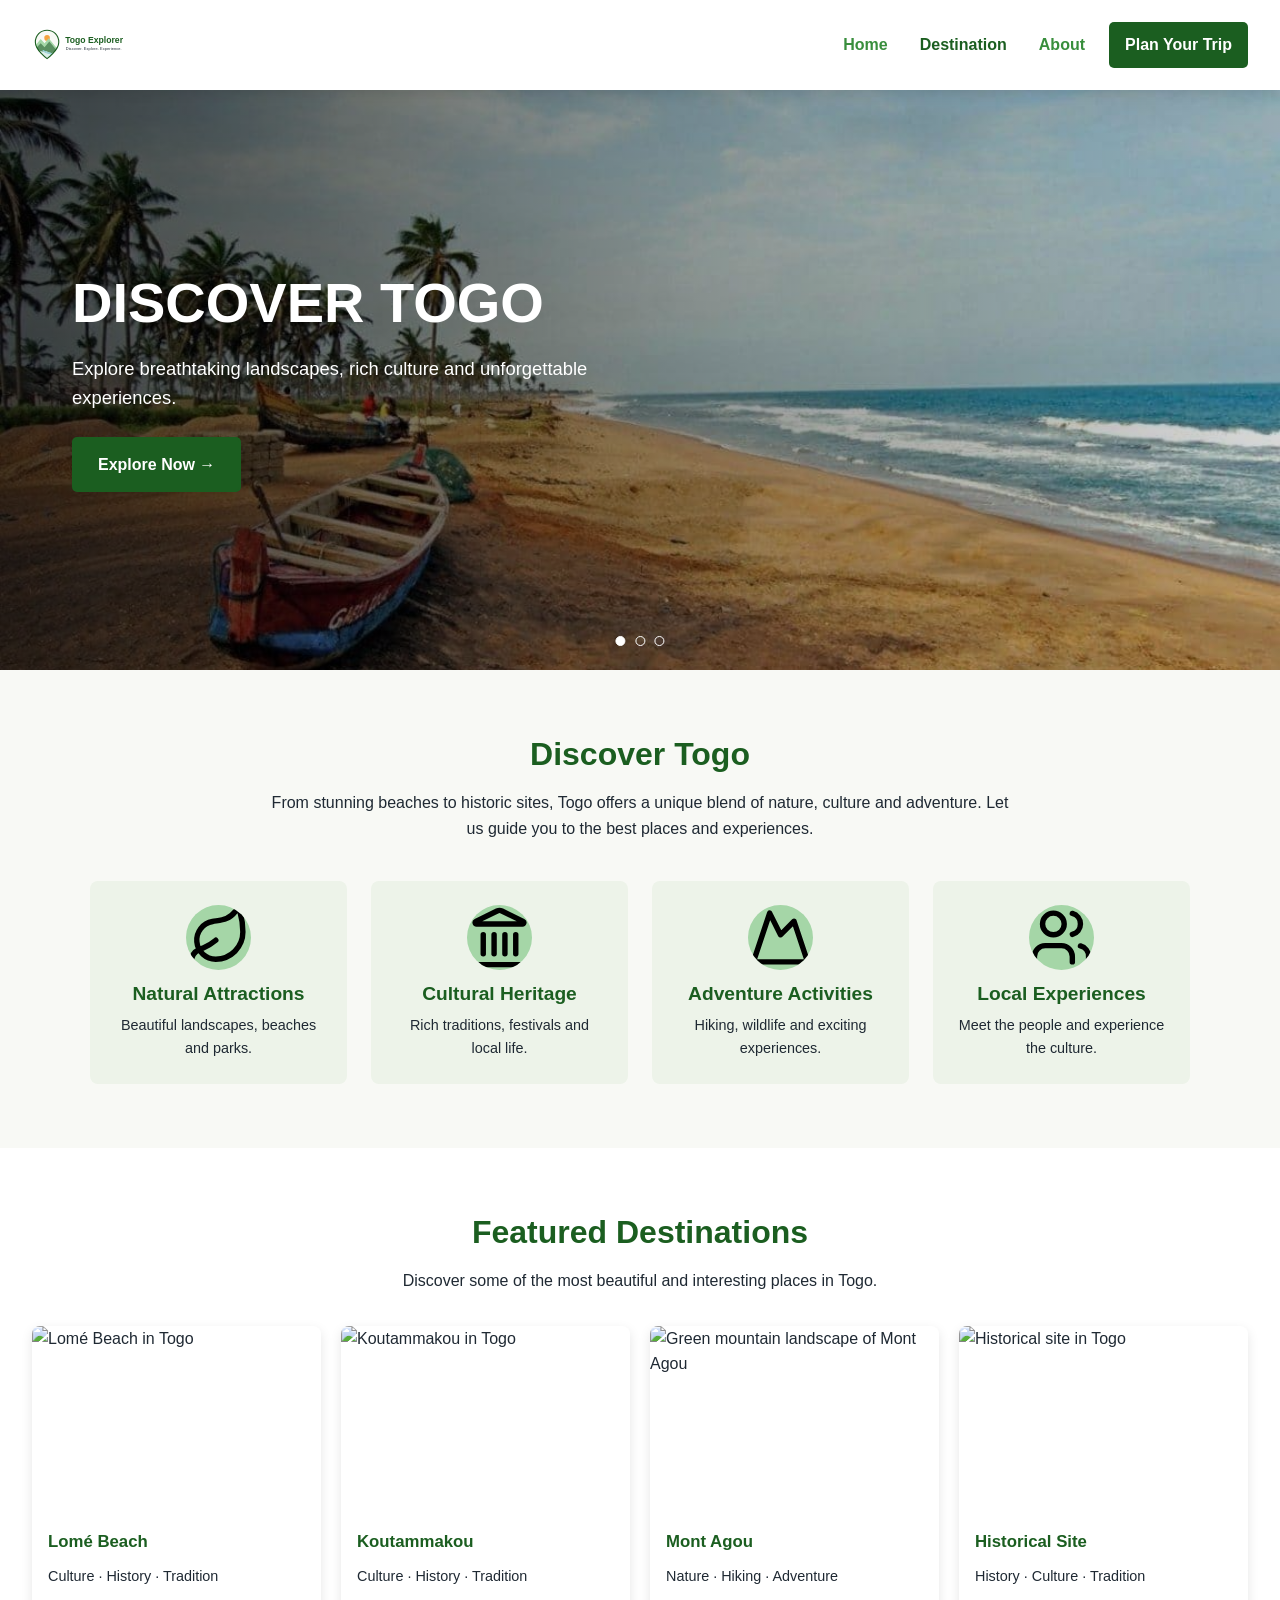
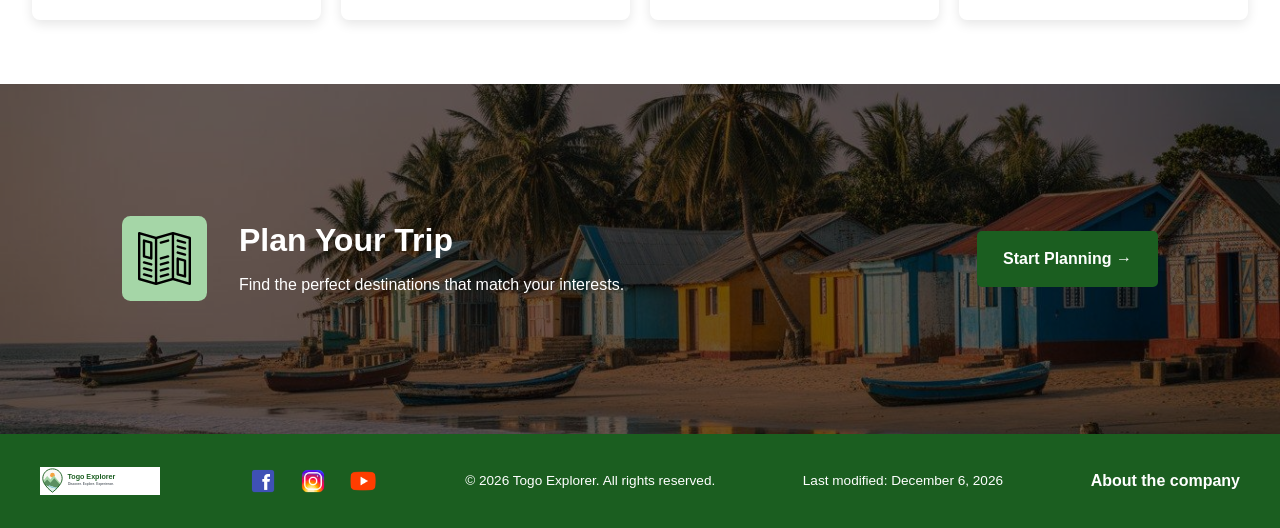
==== project/index.html @ f1c0d071 "week06 project" ====
<!DOCTYPE html>
<html lang="en">

<head>
    <meta charset="UTF-8">
    <meta name="viewport" content="width=device-width, initial-scale=1.0">
    <meta name="description"
        content="Discover Togo's tourist destinations, cultural heritage, natural attractions, and local experiences with Togo Explorer.">
    <meta name="author" content="Jeshurun Salami">
    <title>Togo Explorer | Discover Togo</title>
    <link rel="stylesheet" href="styles/style.css">
    <script src="scripts/main.js" defer></script>
</head>

<body>

    <!-- Header -->
    <header>

        <div class="header-container">

            <!-- Logo -->
            <a href="index.html" class="logo">
                <img src="images/togo-explorer-logo.svg" alt="Togo Explorer logo">
            </a>

            <!-- Mobile menu button -->
            <button class="menu-toggle" type="button" aria-label="Open menu">
                ☰
            </button>

            <!-- Navigation -->
            <nav>
                <ul>
                    <li><a href="index.html" class="active">Home</a></li>
                    <li><a href="destinations.html">Destination</a></li>
                    <li><a href="about.html" class="active">About</a></li>
                    <li><a href="plan.html" class="plan-button">Plan Your Trip</a></li>
                </ul>
            </nav>

        </div>

    </header>


    <!-- Main content -->
    <main>

        <!-- Hero section -->
        <section class="hero">

            <div class="hero-images">
                <img src="images/hero1.jpg" alt="Beautiful beach along the coast of Lomé" class="hero-image active"
                    loading="lazy">
                <img src="images/hero2.jpg" alt="Beautiful landscapes of Togo" loading="lazy">
                <img src="images/hero3.jpg" alt="Green mountains and nature in Togo" loading="lazy">
            </div>

            <div class="hero-content">

                <h1>Discover Togo</h1>

                <p>
                    Explore breathtaking landscapes, rich culture
                    and unforgettable experiences.
                </p>

                <a href="destinations.html" class="button">
                    Explore Now →
                </a>

            </div>

            <!-- Hero image indicators -->
            <div class="hero-indicators">
                <span class="active"></span>
                <span></span>
                <span></span>
            </div>

        </section>


        <!-- Discover Togo -->
        <section class="discover">

            <h2>Discover Togo</h2>

            <p class="discover-intro">
                From stunning beaches to historic sites, Togo offers
                a unique blend of nature, culture and adventure.
                Let us guide you to the best places and experiences.
            </p>

            <!-- Four categories -->
            <div class="category-grid">

                <article class="category">
                    <img src="images/leaf.svg" alt="" class="category-icon">
                    <h3>Natural Attractions</h3>
                    <p>Beautiful landscapes, beaches and parks.</p>
                </article>


                <article class="category">
                    <img src="images/landmark.svg" alt="" class="category-icon">
                    <h3>Cultural Heritage</h3>
                    <p>Rich traditions, festivals and local life.</p>
                </article>


                <article class="category">
                    <img src="images/mountain.svg" alt="" class="category-icon">
                    <h3>Adventure Activities</h3>
                    <p>Hiking, wildlife and exciting experiences.</p>
                </article>


                <article class="category">
                    <img src="images/users.svg" alt="" class="category-icon">
                    <h3>Local Experiences</h3>
                    <p>Meet the people and experience the culture.</p>
                </article>

            </div>

        </section>


        <!-- Featured destinations -->
        <section class="featured">

            <h2>Featured Destinations</h2>

            <p>
                Discover some of the most beautiful and interesting
                places in Togo.
            </p>

            <div class="destination-grid">

                <!-- Lomé Beach -->
                <article class="destination-card">

                    <a href="destinations.html#lome-beach">
                        <img src="images/lome-beach.webp" alt="Lomé Beach in Togo" loading="lazy">

                        <div class="destination-info">
                            <h3>Lomé Beach</h3>
                            <p>Culture · History · Tradition</p>
                        </div>
                    </a>

                </article>


                <!-- Koutammakou -->
                <article class="destination-card">

                    <a href="destinations.html#koutammakou">

                        <img src="images/koutammakou.webp" alt="Koutammakou in Togo" loading="lazy">

                        <div class="destination-info">
                            <h3>Koutammakou</h3>
                            <p>Culture · History · Tradition</p>
                        </div>
                    </a>

                </article>


                <!-- Mont Agou -->
                <article class="destination-card">

                    <a href="destinations.html#mont-agou">
                        <img src="images/mont-agou.webp" alt="Green mountain landscape of Mont Agou" loading="lazy">

                        <div class="destination-info">
                            <h3>Mont Agou</h3>
                            <p>Nature · Hiking · Adventure</p>
                        </div>
                    </a>

                </article>


                <!-- Historical site -->
                <article class="destination-card">

                    <a href="destinations.html#historical-site">

                        <img src="images/historical-site.webp" alt="Historical site in Togo" loading="lazy">

                        <div class="destination-info">
                            <h3>Historical Site</h3>
                            <p>History · Culture · Tradition</p>
                        </div>
                    </a>

                </article>

            </div>

        </section>


        <!-- Plan Your Trip -->
        <section class="plan-banner">

            <img src="images/aného-coast.jpg" alt="Aného village coast" class="plan-background" loading="lazy">

            <div class="plan-content">

                <img src="images/brochure.svg" alt="Brochure Icon" class="plan-icon">

                <div>
                    <h2>Plan Your Trip</h2>

                    <p>
                        Find the perfect destinations
                        that match your interests.
                    </p>
                </div>

                <a href="plan.html" class="button">
                    Start Planning →
                </a>

            </div>

        </section>

    </main>


    <!-- Footer -->
    <footer>

        <div class="footer-container">

            <!-- Footer logo -->
            <a href="index.html" class="footer-logo">
                <img src="images/togo-explorer-logo.svg" alt="Togo Explorer logo">
            </a>

            <!-- Social media icons -->
            <div class="social-links">

                <a href="https://www.facebook.com/" aria-label="Facebook">
                    <img src="images/facebook.png" alt="Facebook Icon">
                </a>

                <a href="https://www.instagram.com/" aria-label="Instagram">
                    <img src="images/instagram.png" alt="Instagram Icon">
                </a>

                <a href="https://www.youtube.com/" aria-label="YouTube">
                    <img src="images/youtube.png" alt="Youtube Icon">
                </a>

            </div>

            <!-- Copyright and modification date -->
            <p>
                &copy; <span id="copyright-year">2026</span>
                Togo Explorer. All rights reserved.
            </p>

            <p>
                Last modified: <span id="last-modified"></span>
            </p>

            <a href="about.html">About the company</a>

        </div>

    </footer>

</body>

</html>
---- project/styles/style.css ----
/* CSS Variables */
:root {
    --primary-color: #1B5E20;
    --secondary-color: #A5D6A7;
    --background-color: #F8F9F5;
    --text-color: #1F2933;
    --white-color: #FFFFFF;
    --light-background: #EDF3E9;
    --border-color: #D8E2D5;
    --shadow: 0 4px 12px rgba(0, 0, 0, 0.10);
    --heading-font: "Poppins", Arial, sans-serif;
    --body-font: "Open Sans", Arial, sans-serif;
}


/* General Styles */
* {
    box-sizing: border-box;
    margin: 0;
    padding: 0;
}

html {
    scroll-behavior: smooth;
}

body {
    font-family: var(--body-font);
    background-color: var(--background-color);
    color: var(--text-color);
    line-height: 1.6;
}

img {
    display: block;
    max-width: 100%;
    height: auto;
}

a {
    color: inherit;
    text-decoration: none;
}

h1,
h2,
h3,
h4 {
    font-family: var(--heading-font);
    color: var(--primary-color);
    line-height: 1.25;
}

h1 {
    font-size: 2rem;
}

h2 {
    font-size: 1.7rem;
}

h3 {
    font-size: 1.2rem;
}

p {
    margin-bottom: 1rem;
}

button,
input,
textarea,
select {
    font: inherit;
}

button,
.button {
    cursor: pointer;
}

ul {
    list-style: none;
}

.container {
    width: 100%;
    max-width: 1200px;
    margin: 0 auto;
    padding: 0 1rem;
}


/* Buttons */
.button {
    display: inline-block;
    padding: 0.8rem 1.5rem;
    border: 2px solid var(--primary-color);
    border-radius: 5px;
    background-color: var(--primary-color);
    color: var(--white-color);
    font-weight: 700;
    text-align: center;
    transition: background-color 0.3s ease, color 0.3s ease;
}

.button:hover {
    background-color: var(--white-color);
    color: var(--primary-color);
}

.button-light {
    border-color: var(--white-color);
    background-color: var(--white-color);
    color: var(--primary-color);
}

.button-light:hover {
    background-color: transparent;
    color: var(--white-color);
}


/* Header */
header {
    position: relative;
    z-index: 10;
    background-color: var(--white-color);
    box-shadow: var(--shadow);
}

.header-container {
    display: flex;
    align-items: center;
    justify-content: space-between;
    gap: 1rem;
    min-height: 75px;
    max-width: 1400px;
    margin: 0 auto;
    padding: 0.75rem 1rem;
}

.logo {
    display: flex;
    align-items: center;
}

.logo img {
    width: 125px;
    max-height: 65px;
    object-fit: contain;
}

.menu-toggle {
    display: block;
    border: none;
    background: none;
    color: var(--primary-color);
    font-size: 1.8rem;
}

nav {
    display: none;
}

nav ul {
    display: flex;
    flex-direction: column;
    gap: 0.75rem;
}

nav a {
    display: block;
    padding: 0.5rem;
    color: var(--primary-color);
    font-weight: 700;
}

nav a:hover,
nav a.active {
    color: #388E3C;
}

.plan-button {
    display: inline-block;
    padding: 0.65rem 1rem;
    border-radius: 5px;
    background-color: var(--primary-color);
    color: var(--white-color);
    font-weight: 700;
}

.plan-button:hover {
    background-color: #2E7D32;
    color: var(--white-color);
}


/* Shared Section Styles */
section {
    width: 100%;
}

.discover,
.featured,
.destination-section,
.about-section,
.about-offers,
.our-team {
    padding: 3rem 1rem;
}

.discover h2,
.featured h2,
.destination-section h2,
.about-section h2,
.about-offers h2,
.our-team h2 {
    margin-bottom: 1rem;
}

.section-heading {
    margin-bottom: 2rem;
    text-align: center;
}

.section-heading p {
    max-width: 700px;
    margin: 0 auto;
}

.discover-intro {
    max-width: 750px;
    margin: 0 auto 2rem;
    text-align: center;
}


/* Home Page */

/* Hero Section */
.hero {
    position: relative;
    display: flex;
    align-items: center;
    min-height: 450px;
    overflow: hidden;
    background-color: var(--primary-color);
    color: var(--white-color);
}

.hero-images {
    position: absolute;
    inset: 0;
}

.hero-image {
    position: absolute;
    inset: 0;
    width: 100%;
    height: 100%;
    object-fit: cover;
    opacity: 0;
    transition: opacity 0.6s ease;
}

.hero-image.active {
    opacity: 1;
}

.hero::after {
    position: absolute;
    inset: 0;
    background: linear-gradient(90deg,
            rgba(0, 0, 0, 0.70),
            rgba(0, 0, 0, 0.15));
    content: "";
}

.hero-content {
    position: relative;
    z-index: 1;
    width: 100%;
    max-width: 1200px;
    margin: 0 auto;
    padding: 3rem 1.5rem;
    color: var(--white-color);
}

.hero-content h1 {
    max-width: 650px;
    margin-bottom: 1rem;
    color: var(--white-color);
    font-size: 2.5rem;
    text-transform: uppercase;
}

.hero-content p {
    max-width: 550px;
    margin-bottom: 1.5rem;
    font-size: 1.05rem;
}

.hero-indicators {
    position: absolute;
    z-index: 2;
    bottom: 1.5rem;
    left: 50%;
    display: flex;
    gap: 0.6rem;
    transform: translateX(-50%);
}

.hero-indicators span {
    width: 10px;
    height: 10px;
    border: 1px solid var(--white-color);
    border-radius: 50%;
    background-color: transparent;
}

.hero-indicators span.active {
    background-color: var(--white-color);
}


/* Discover Togo Section */
.discover {
    background-color: var(--background-color);
}

.discover h2 {
    text-align: center;
}

.category-grid {
    display: grid;
    grid-template-columns: repeat(2, minmax(0, 1fr));
    gap: 1rem;
    max-width: 1100px;
    margin: 0 auto;
}

.category {
    display: flex;
    flex-direction: column;
    align-items: center;
    justify-content: center;
    min-height: 150px;
    padding: 1.25rem 0.75rem;
    border-radius: 8px;
    background-color: var(--light-background);
    text-align: center;
    transition: transform 0.3s ease, box-shadow 0.3s ease;
}

.category:hover {
    transform: translateY(-4px);
    box-shadow: var(--shadow);
}

.category-icon {
    display: flex;
    align-items: center;
    justify-content: center;
    width: 55px;
    height: 55px;
    margin-bottom: 0.75rem;
    border-radius: 50%;
    background-color: var(--secondary-color);
    color: var(--primary-color);
    font-size: 1.5rem;
}

.category h3 {
    margin-bottom: 0.5rem;
}

.category p {
    margin-bottom: 0;
    font-size: 0.9rem;
}


/* Featured Destinations Section */
.featured {
    background-color: var(--white-color);
}

.featured>h2,
.featured>p {
    text-align: center;
}

.featured>p {
    max-width: 700px;
    margin: 0 auto 2rem;
}

.destination-grid {
    display: grid;
    grid-template-columns: 1fr;
    gap: 1.5rem;
    width: 100%;
    max-width: 1200px;
    margin: 0 auto;
}

.destination-card {
    display: flex;
    flex-direction: column;
    min-width: 0;
    overflow: hidden;
    border-radius: 8px;
    background-color: var(--white-color);
    box-shadow: var(--shadow);
    transition: transform 0.3s ease;
}

.destination-card:hover {
    transform: translateY(-5px);
}

.destination-card img {
    width: 100%;
    height: 220px;
    object-fit: cover;
}

.destination-info {
    display: flex;
    flex: 1;
    flex-direction: column;
    align-items: flex-start;
    padding: 1.25rem;
}

.destination-info h3 {
    margin-bottom: 0.75rem;
}

.destination-info p {
    flex: 1;
    margin-bottom: 1rem;
}

.destination-info .button {
    margin-top: auto;
}


/* Plan Your Trip Section */
.plan-banner {
    position: relative;
    display: flex;
    align-items: center;
    justify-content: center;
    min-height: 300px;
    overflow: hidden;
    background-color: var(--primary-color);
    color: var(--white-color);
}

.plan-background {
    position: absolute;
    inset: 0;
    width: 100%;
    height: 100%;
    object-fit: cover;
}

.plan-banner::after {
    position: absolute;
    inset: 0;
    background-color: rgba(0, 0, 0, 0.58);
    content: "";
}

.plan-content {
    position: relative;
    z-index: 1;
    display: flex;
    flex-direction: column;
    align-items: center;
    gap: 1.25rem;
    width: 100%;
    max-width: 1100px;
    padding: 2.5rem 1rem;
    text-align: center;
}

.plan-icon {
    display: flex;
    align-items: center;
    justify-content: center;
    width: 70px;
    height: 70px;
    border-radius: 10%;
    padding: 1rem;
    background-color: var(--secondary-color);
    color: var(--primary-color);
    font-size: 2rem;
}

.plan-content h2 {
    margin-bottom: 0.75rem;
    color: var(--white-color);
}

.plan-content p {
    max-width: 650px;
    margin-bottom: 0;
}


/* Destinations Page */

/* Destinations Introduction */
.destinations-intro {
    position: relative;
    padding: 5rem 1.25rem;
    overflow: hidden;
    background: linear-gradient(135deg, var(--primary-color), #2E7D32);
    color: var(--white-color);
    text-align: center;
}

.destinations-intro::after {
    position: absolute;
    right: -70px;
    bottom: -110px;
    width: 280px;
    height: 280px;
    border: 35px solid rgba(255, 255, 255, 0.08);
    border-radius: 50%;
    content: "";
}

.destinations-intro h1 {
    position: relative;
    z-index: 1;
    max-width: 900px;
    margin: 0 auto 1.25rem;
    color: var(--white-color);
    font-size: 2.2rem;
}

.destinations-intro p {
    position: relative;
    z-index: 1;
    max-width: 760px;
    margin: 0 auto;
    color: var(--white-color);
    font-size: 1rem;
}

.destination-section {
    padding: 3.5rem 1rem;
    background-color: var(--background-color);
}

.destination-section:nth-of-type(even) {
    background-color: var(--white-color);
}

.destination-section .section-heading {
    max-width: 800px;
    margin: 0 auto 2rem;
    text-align: center;
}

.destination-section .section-heading h2 {
    display: inline-block;
    margin-bottom: 1rem;
    padding-bottom: 0.65rem;
    border-bottom: 3px solid var(--secondary-color);
}

.destination-section .section-heading p {
    max-width: 750px;
    margin: 0 auto;
    color: #4B5563;
}

.destination-section .destination-grid {
    grid-template-columns: 1fr;
    gap: 1.5rem;
    max-width: 1200px;
}

.destination-section .destination-card {
    height: 100%;
    border: 1px solid rgba(27, 94, 32, 0.08);
    box-shadow: 0 5px 18px rgba(31, 41, 51, 0.08);
}

.destination-section .destination-card img {
    height: 230px;
    object-fit: cover;
    transition: transform 0.4s ease;
}

.destination-section .destination-card:hover img {
    transform: scale(1.04);
}

.destination-section .destination-card {
    position: relative;
}

.destination-section .destination-info {
    min-height: 175px;
    padding: 1.35rem;
}

.destination-section .destination-info h3 {
    margin-bottom: 0.75rem;
    font-size: 1.15rem;
}

.destination-section .destination-info p {
    margin-bottom: 0;
    color: #4B5563;
    font-size: 0.95rem;
}


/* About Page */

/* About Hero */
.about-hero {
    position: relative;
    display: flex;
    align-items: center;
    min-height: 350px;
    overflow: hidden;
    background-color: var(--primary-color);
}

.about-hero>img {
    position: absolute;
    inset: 0;
    width: 100%;
    height: 100%;
    object-fit: cover;
}

.about-hero::after {
    position: absolute;
    inset: 0;
    background: linear-gradient(90deg,
            rgba(0, 0, 0, 0.68),
            rgba(0, 0, 0, 0.18));
    content: "";
}

.about-hero-content {
    position: relative;
    z-index: 1;
    width: 100%;
    max-width: 1200px;
    margin: 0 auto;
    padding: 3rem 1rem;
    color: var(--white-color);
}

.about-hero-content h1 {
    max-width: 700px;
    margin-bottom: 1rem;
    color: var(--white-color);
}

.about-hero-content p {
    max-width: 600px;
    margin-bottom: 0;
    color: var(--white-color);
    font-size: 1.1rem;
}


/* About Information */
.about-section {
    padding: 3.5rem 1rem;
    background-color: var(--background-color);
}

.about-content {
    display: flex;
    flex-direction: column;
    gap: 1.25rem;
    max-width: 1100px;
    margin: 0 auto;
}

.about-content h2 {
    position: relative;
    margin-bottom: 0.25rem;
    padding-left: 1rem;
    border-left: 5px solid var(--primary-color);
    font-size: 1.8rem;
}

.about-content p {
    margin-bottom: 0;
    color: #4B5563;
}

.about-section>img {
    width: 100%;
    max-width: 1100px;
    height: 280px;
    margin: 2rem auto 0;
    border-radius: 10px;
    object-fit: cover;
    box-shadow: var(--shadow);
}

.mission-section {
    background-color: var(--light-background);
}

.mission-section .about-content h2 {
    border-left-color: #388E3C;
}

.mission-section>img {
    border: 4px solid var(--white-color);
}


/* What We Offer */
.about-offers {
    padding: 3.5rem 1rem;
    background-color: var(--white-color);
    text-align: center;
}

.about-offers>h2,
.our-team>h2 {
    margin-bottom: 0.75rem;
    text-align: center;
}

.about-offers>p,
.our-team>p {
    max-width: 750px;
    margin: 0 auto 2rem;
    color: #4B5563;
    text-align: center;
}

.offer-grid {
    display: grid;
    grid-template-columns: 1fr;
    gap: 1.5rem;
    max-width: 1100px;
    margin: 0 auto;
}

.offer-card {
    overflow: hidden;
    padding: 0 0 1.5rem;
    border: 1px solid var(--border-color);
    border-radius: 10px;
    background-color: var(--background-color);
    text-align: center;
    box-shadow: 0 4px 14px rgba(31, 41, 51, 0.06);
    transition: transform 0.3s ease, box-shadow 0.3s ease;
}

.offer-card:hover {
    transform: translateY(-5px);
    box-shadow: var(--shadow);
}

.offer-card img {
    width: 100%;
    height: 210px;
    margin-bottom: 1.25rem;
    object-fit: cover;
}

.offer-card h3 {
    margin: 0 1rem 0.75rem;
}

.offer-card p {
    margin: 0 1.25rem;
    color: #4B5563;
}


/* Our Team */
.our-team {
    padding: 3.5rem 1rem;
    background-color: var(--light-background);
}

.team-grid {
    display: grid;
    grid-template-columns: 1fr;
    gap: 1.5rem;
    max-width: 1100px;
    margin: 0 auto;
}

.team-card {
    overflow: hidden;
    border: 1px solid rgba(27, 94, 32, 0.1);
    border-radius: 10px;
    background-color: var(--white-color);
    box-shadow: 0 5px 18px rgba(31, 41, 51, 0.08);
    transition: transform 0.3s ease;
}

.team-card:hover {
    transform: translateY(-5px);
}

.team-card img {
    width: 100%;
    height: 260px;
    object-fit: cover;
}

.team-info {
    padding: 1.35rem;
    text-align: center;
}

.team-info h3 {
    margin-bottom: 0.4rem;
}

.team-info h4 {
    margin-bottom: 0.85rem;
    color: #388E3C;
    font-size: 0.95rem;
}

.team-info p {
    margin-bottom: 0;
    color: #4B5563;
    font-size: 0.95rem;
}


/* About Call to Action */
.about-cta {
    padding: 3.5rem 1rem;
    background: linear-gradient(135deg,
            var(--primary-color),
            #2E7D32);
    color: var(--white-color);
    text-align: center;
}

.about-cta h2 {
    margin-bottom: 1rem;
    color: var(--white-color);
}

.about-cta p {
    max-width: 700px;
    margin: 0 auto 1.5rem;
    color: var(--white-color);
}

.about-cta .button {
    border-color: var(--white-color);
    background-color: var(--white-color);
    color: var(--primary-color);
}

.about-cta .button:hover {
    background-color: transparent;
    color: var(--white-color);
}


/* Footer */
footer {
    padding: 2rem 1rem;
    background-color: var(--primary-color);
    color: var(--white-color);
}

.footer-container {
    display: flex;
    flex-direction: column;
    align-items: center;
    gap: 1.5rem;
    max-width: 1200px;
    margin: 0 auto;
    text-align: center;
}

.footer-logo img {
    width: 120px;
    max-height: 65px;
    object-fit: contain;
    background-color: var(--white-color);
}

.social-links {
    display: flex;
    align-items: center;
    justify-content: center;
    gap: 1.25rem;
}

.social-links img {
    width: 30px;
    height: 30px;
    object-fit: contain;
}

.social-links a:hover {
    opacity: 0.75;
}

.footer-container p {
    margin-bottom: 0;
    font-size: 0.85rem;
}

.footer-container>a:not(.footer-logo) {
    color: var(--white-color);
    font-weight: 700;
}

.footer-container>a:not(.footer-logo):hover {
    color: var(--secondary-color);
}


/* Form Elements */
form {
    width: 100%;
    max-width: 700px;
    margin: 0 auto;
}

form label {
    display: block;
    margin-bottom: 0.4rem;
    font-weight: 700;
}

form input,
form select,
form textarea {
    width: 100%;
    margin-bottom: 1rem;
    padding: 0.75rem;
    border: 1px solid var(--border-color);
    border-radius: 5px;
    background-color: var(--white-color);
    color: var(--text-color);
}

form input:focus,
form select:focus,
form textarea:focus {
    border-color: var(--primary-color);
    outline: 2px solid var(--secondary-color);
}


/* Tablet Layout */
@media screen and (min-width: 600px) {
    h1 {
        font-size: 2.5rem;
    }

    h2 {
        font-size: 2rem;
    }

    .menu-toggle {
        display: none;
    }

    nav {
        display: block;
    }

    nav ul {
        flex-direction: row;
        align-items: center;
        gap: 0.5rem;
    }

    nav a {
        padding: 0.5rem 0.4rem;
        font-size: 0.9rem;
    }

    .hero {
        min-height: 500px;
    }

    .hero-content h1 {
        font-size: 3rem;
    }

    .category-grid {
        grid-template-columns: repeat(4, minmax(0, 1fr));
        gap: 1rem;
    }

    .category {
        min-height: 170px;
    }

    .destination-section .destination-grid {
        grid-template-columns: repeat(2, minmax(0, 1fr));
    }

    .destinations-intro {
        padding: 4rem 2rem;
    }

    .destinations-intro h1 {
        font-size: 2.7rem;
    }

    .destination-section {
        padding: 4rem 2rem;
    }

    .destination-section .destination-grid {
        gap: 1.5rem;
    }

    .about-section {
        padding: 4rem 2rem;
    }

    .about-section>img {
        height: 320px;
    }

    .offer-grid {
        grid-template-columns: repeat(2, minmax(0, 1fr));
    }

    .team-grid {
        grid-template-columns: repeat(2, minmax(0, 1fr));
    }

    .footer-container {
        flex-direction: row;
        justify-content: space-between;
        text-align: left;
    }

    /* Plan Your Trip Page */

    .plan-page-hero {
        min-height: 350px;
        padding: 3rem 2rem;
        display: flex;
        align-items: center;
        justify-content: center;
        text-align: center;
    }

    .plan-page-hero-content {
        max-width: 800px;
        margin: 0 auto;
    }

    .plan-page-hero h1 {
        font-size: 2.5rem;
        line-height: 1.2;
        margin-bottom: 1rem;
    }

    .plan-page-hero p {
        max-width: 700px;
        margin: 0 auto;
        font-size: 1.1rem;
        line-height: 1.7;
    }

    .section-container {
        width: 100%;
        max-width: 900px;
        margin: 0 auto;
    }

    .travel-intro,
    .travel-tips,
    .trip-planner,
    .contact-section {
        padding: 3rem 1.5rem;
    }

    .travel-intro {
        text-align: center;
    }

    .travel-intro h2,
    .travel-tips h2,
    .trip-planner h2,
    .contact-section h2 {
        font-size: 2rem;
        margin-bottom: 1.25rem;
        text-align: center;
    }

    .travel-intro p,
    .travel-tips .section-container>p,
    .trip-planner .section-container>p,
    .contact-section .section-container>p {
        max-width: 750px;
        margin: 0 auto 1.5rem;
        line-height: 1.7;
    }

    .travel-tips-grid {
        display: grid;
        grid-template-columns: repeat(2, minmax(0, 1fr));
        gap: 1.5rem;
        margin-top: 2rem;
    }

    .travel-tip {
        padding: 1.5rem;
        border: 1px solid var(--border-color);
        border-radius: 8px;
        background-color: var(--white-color);
        box-shadow: var(--shadow);
    }

    .travel-tip h3 {
        font-size: 1.2rem;
        margin-bottom: 0.75rem;
    }

    .travel-tip p {
        line-height: 1.7;
    }

    #trip-form {
        max-width: 800px;
        margin: 2rem auto 0;
        display: grid;
        grid-template-columns: repeat(2, minmax(0, 1fr));
        gap: 1.25rem 1.5rem;
    }

    #trip-form .form-group {
        min-width: 0;
        margin: 0;
    }

    #trip-form input:not([type="checkbox"]),
    #trip-form select,
    #trip-form textarea {
        width: 100%;
        box-sizing: border-box;
        padding: 0.75rem;
        margin-bottom: 0;
    }

    #trip-form fieldset {
        grid-column: 1 / -1;
        padding: 1.25rem;
        border: 1px solid var(--border-color);
        border-radius: 8px;
    }

    #trip-form fieldset label {
        display: flex;
        align-items: center;
        gap: 0.75rem;
        margin: 0.75rem 0;
        font-weight: 400;
    }

    #trip-form input[type="checkbox"] {
        width: auto;
        margin: 0;
        accent-color: var(--primary-color);
    }

    #trip-form .form-group:has(textarea) {
        grid-column: 1 / -1;
    }

    #trip-form textarea {
        min-height: 120px;
    }

    #trip-form button[type="submit"],
    #form-message {
        grid-column: 1 / -1;
    }

    #trip-form button[type="submit"] {
        justify-self: center;
        min-width: 200px;
        padding: 0.85rem 1.25rem;
        cursor: pointer;
    }

    #form-message {
        text-align: center;
    }

    .contact-section {
        text-align: center;
        background-color: var(--light-background);
    }

    .contact-information {
        display: flex;
        justify-content: center;
        gap: 2rem;
        flex-wrap: wrap;
        margin: 1.5rem 0;
    }

    .contact-information a {
        color: var(--primary-color);
        font-weight: 700;
        text-decoration: none;
    }

    .contact-information a:hover {
        text-decoration: underline;
    }

    .navigation {
        display: flex;
        flex-direction: row;
        align-items: center;
        gap: 1rem;
    }

    .navigation li {
        list-style: none;
    }

    .navigation a {
        display: inline-block;
    }

    .navigation a.plan-button {
        color: var(--white-color);
    }

    .menu-toggle {
        display: none;
    }
}


/* Desktop Layout */
@media screen and (min-width: 900px) {
    .header-container {
        min-height: 90px;
        padding: 1rem 2rem;
    }

    .logo img {
        width: 145px;
    }

    nav ul {
        gap: 1rem;
    }

    nav a {
        padding: 0.5rem;
        font-size: 1rem;
    }

    .hero {
        min-height: 580px;
    }

    .hero-content {
        padding: 4rem 2rem;
    }

    .hero-content h1 {
        font-size: 3.5rem;
    }

    .hero-content p {
        font-size: 1.15rem;
    }

    .discover,
    .featured {
        padding: 4rem 2rem;
    }

    .destination-section,
    .about-section,
    .about-offers,
    .our-team {
        padding: 4rem 2rem;
    }

    .discover-intro {
        margin-bottom: 2.5rem;
    }

    .category-grid {
        gap: 1.5rem;
    }

    .category {
        min-height: 190px;
        padding: 1.5rem;
    }

    .category-icon {
        width: 65px;
        height: 65px;
        font-size: 1.8rem;
    }

    /* Four Featured Destinations on One Row */
    .featured .destination-grid {
        grid-template-columns: repeat(4, minmax(0, 1fr));
        gap: 1.25rem;
        max-width: 1400px;
    }

    .featured .destination-card {
        min-width: 0;
    }

    .featured .destination-card img {
        height: 190px;
    }

    .featured .destination-info {
        padding: 1rem;
    }

    .featured .destination-info h3 {
        font-size: 1.05rem;
    }

    .featured .destination-info p {
        font-size: 0.9rem;
    }

    .featured .destination-info .button {
        width: 100%;
        padding: 0.7rem 0.5rem;
        font-size: 0.85rem;
    }

    .plan-banner {
        min-height: 350px;
    }

    .plan-content {
        flex-direction: row;
        justify-content: center;
        gap: 2rem;
        padding: 3rem 2rem;
        text-align: left;
    }

    .plan-icon {
        flex-shrink: 0;
        width: 85px;
        height: 85px;
        font-size: 2.5rem;
    }

    .plan-content>div {
        flex: 1;
    }

    .plan-content .button {
        flex-shrink: 0;
    }

    /* Destination Cards on Desktop */
    .destination-section .destination-grid {
        grid-template-columns: repeat(3, minmax(0, 1fr));
        gap: 1.5rem;
    }

    .destination-section .destination-card img {
        height: 220px;
    }

    .destination-section .destination-info {
        min-height: 180px;
    }

    /* About Hero on Desktop */
    .about-hero {
        min-height: 450px;
    }

    .about-hero-content {
        padding: 4rem 2rem;
    }

    .about-hero-content h1 {
        font-size: 3.5rem;
    }

    /* About Information on Desktop */
    .about-section {
        display: grid;
        grid-template-columns: minmax(0, 1fr) minmax(0, 1fr);
        align-items: center;
        gap: 3rem;
        padding: 5rem 2rem;
    }

    .about-content {
        display: flex;
        flex-direction: column;
        align-items: flex-start;
        gap: 1rem;
        width: 100%;
        max-width: 550px;
    }

    .about-section>img {
        width: 100%;
        max-width: 550px;
        height: 350px;
        margin: 0;
    }

    .about-content h2 {
        margin-bottom: 0.5rem;
        font-size: 2.2rem;
    }

    .about-content p {
        font-size: 1rem;
        line-height: 1.8;
    }

    /* Mission Section with Reversed Image Position */
    .mission-section {
        grid-template-columns: minmax(0, 1fr) minmax(0, 1fr);
    }

    .mission-section .about-content {
        grid-column: 2;
        grid-row: 1;
        max-width: 550px;
        padding: 2rem;
        border-radius: 10px;
        background-color: var(--white-color);
        box-shadow: 0 5px 18px rgba(31, 41, 51, 0.07);
    }

    .mission-section>img {
        grid-column: 1;
        grid-row: 1;
        justify-self: end;
        border: 5px solid var(--white-color);
    }

    /* Offers and Team Cards on Desktop */
    .offer-grid {
        grid-template-columns: repeat(3, minmax(0, 1fr));
    }

    .team-grid {
        grid-template-columns: repeat(3, minmax(0, 1fr));
    }

    .team-card img {
        height: 300px;
    }

    .about-cta {
        padding: 4rem 2rem;
    }

    /* Plan Your Trip Page */
    .plan-page-hero {
        min-height: 450px;
        padding: 4rem 2rem;
        display: flex;
        align-items: center;
        justify-content: center;
        text-align: center;
    }

    .plan-page-hero-content {
        max-width: 900px;
        margin: 0 auto;
    }

    .navigation {
        display: flex;
        flex-direction: row;
        align-items: center;
        gap: 1.5rem;
    }

    .navigation li {
        list-style: none;
    }

    .navigation a {
        display: inline-block;
    }

    .navigation a.plan-button {
        color: var(--white-color);
    }

    .plan-page-hero h1 {
        font-size: 3rem;
        line-height: 1.2;
        margin-bottom: 1.5rem;
    }

    .plan-page-hero p {
        max-width: 750px;
        margin: 0 auto;
        font-size: 1.2rem;
        line-height: 1.8;
    }

    .section-container {
        width: 100%;
        max-width: 1100px;
        margin: 0 auto;
    }

    .travel-intro,
    .travel-tips,
    .trip-planner,
    .contact-section {
        padding: 4rem 2rem;
    }

    .travel-intro {
        text-align: center;
    }

    .travel-intro h2,
    .travel-tips h2,
    .trip-planner h2,
    .contact-section h2 {
        font-size: 2.2rem;
        margin-bottom: 1.5rem;
        text-align: center;
    }

    .travel-intro p,
    .travel-tips .section-container>p,
    .trip-planner .section-container>p,
    .contact-section .section-container>p {
        max-width: 800px;
        margin: 0 auto 2rem;
        line-height: 1.8;
    }

    .travel-tips-grid {
        display: grid;
        grid-template-columns: repeat(3, 1fr);
        gap: 2rem;
        margin-top: 2.5rem;
    }

    .travel-tip {
        padding: 2rem;
        border: 1px solid var(--border-color);
        border-radius: 8px;
        background-color: var(--white-color);
        box-shadow: var(--shadow);
    }

    .travel-tip h3 {
        font-size: 1.3rem;
        margin-bottom: 1rem;
    }

    .travel-tip p {
        line-height: 1.7;
    }

    #trip-form {
        max-width: 950px;
        margin: 2rem auto 0;
        display: grid;
        grid-template-columns: repeat(2, minmax(0, 1fr));
        gap: 1.5rem 2rem;
    }

    #trip-form .form-group {
        min-width: 0;
        margin: 0;
    }

    #trip-form input:not([type="checkbox"]),
    #trip-form select,
    #trip-form textarea {
        width: 100%;
        box-sizing: border-box;
        padding: 0.8rem;
        margin-bottom: 0;
    }

    #trip-form fieldset {
        grid-column: 1 / -1;
        padding: 1.5rem;
        border: 1px solid var(--border-color);
        border-radius: 8px;
    }

    #trip-form fieldset label {
        display: flex;
        align-items: center;
        gap: 0.75rem;
        margin: 0.75rem 0;
        font-weight: 400;
    }

    #trip-form input[type="checkbox"] {
        width: auto;
        margin: 0;
        padding: 0;
        accent-color: var(--primary-color);
    }

    #trip-form .form-group:has(textarea) {
        grid-column: 1 / -1;
    }

    #trip-form textarea {
        min-height: 140px;
    }

    #trip-form button[type="submit"],
    #form-message {
        grid-column: 1 / -1;
    }

    #trip-form button[type="submit"] {
        justify-self: center;
        min-width: 220px;
        padding: 0.9rem 1.5rem;
        cursor: pointer;
    }

    #form-message {
        text-align: center;
    }

    .contact-section {
        text-align: center;
        background-color: var(--light-background);
    }

    .contact-information {
        display: flex;
        justify-content: center;
        gap: 3rem;
        flex-wrap: wrap;
        margin: 2rem 0;
    }

    .contact-information a {
        color: var(--primary-color);
        font-weight: 700;
        text-decoration: none;
    }

    .contact-information a:hover {
        text-decoration: underline;
    }
}


/* Small Mobile Screens */
@media screen and (max-width: 380px) {
    .header-container {
        gap: 0.5rem;
        padding: 0.75rem;
    }

    .logo img {
        width: 100px;
    }

    .plan-button {
        padding: 0.5rem 0.65rem;
        font-size: 0.8rem;
    }

    .hero-content h1 {
        font-size: 2rem;
    }

    .category-grid {
        gap: 0.75rem;
    }

    .category {
        padding: 1rem 0.5rem;
    }

    .category h3 {
        font-size: 1rem;
    }

    .destinations-intro h1 {
        font-size: 1.8rem;
    }

    .destination-section .destination-card img {
        height: 190px;
    }

    /* Plan Your Trip Page */

    /* Plan Your Trip Hero */
    .plan-page-hero {
        position: relative;
        display: flex;
        align-items: center;
        justify-content: center;
        min-height: 300px;
        padding: 2rem 1rem;
        overflow: hidden;
        background: linear-gradient(135deg,
                var(--primary-color),
                #2E7D32);
        color: var(--white-color);
        text-align: center;
    }

    .plan-page-hero-content {
        max-width: 800px;
        margin: 0 auto;
    }

    .plan-page-hero-content h1 {
        margin-bottom: 1rem;
        color: var(--white-color);
        font-size: 2rem;
    }

    .plan-page-hero-content p {
        margin-bottom: 0;
        color: var(--white-color);
        font-size: 1rem;
    }


    /* Travel Introduction */
    .travel-intro {
        padding: 3rem 1rem;
        background-color: var(--background-color);
    }

    .travel-intro .section-container {
        max-width: 900px;
        margin: 0 auto;
        text-align: center;
    }

    .travel-intro h2 {
        margin-bottom: 1rem;
    }

    .travel-intro p {
        margin-bottom: 0;
        color: #4B5563;
    }


    /* Travel Tips */
    .travel-tips {
        padding: 3rem 1rem;
        background-color: var(--white-color);
    }

    .travel-tips h2 {
        margin-bottom: 2rem;
        text-align: center;
    }

    .travel-tips-grid {
        display: grid;
        grid-template-columns: 1fr;
        gap: 1.5rem;
        max-width: 1100px;
        margin: 0 auto;
    }

    .travel-tip {
        padding: 1.5rem;
        border: 1px solid var(--border-color);
        border-radius: 8px;
        background-color: var(--light-background);
        box-shadow: var(--shadow);
    }

    .travel-tip h3 {
        margin-bottom: 0.75rem;
    }

    .travel-tip p {
        margin-bottom: 0;
        color: #4B5563;
    }


    /* Trip Planner Form */
    .trip-planner {
        padding: 3rem 1rem;
        background-color: var(--background-color);
    }

    .trip-planner .section-container {
        max-width: 800px;
        margin: 0 auto;
    }

    .trip-planner h2 {
        margin-bottom: 1rem;
        text-align: center;
    }

    .trip-planner .section-container>p {
        margin-bottom: 2rem;
        text-align: center;
    }

    #trip-form {
        display: flex;
        flex-direction: column;
        gap: 1rem;
        max-width: 700px;
        margin: 0 auto;
    }

    #trip-form .form-group {
        display: flex;
        flex-direction: column;
        gap: 0.4rem;
    }

    #trip-form .form-group label,
    #trip-form .form-group legend {
        margin-bottom: 0.25rem;
        font-weight: 700;
    }

    #trip-form .form-group input,
    #trip-form .form-group select,
    #trip-form .form-group textarea {
        width: 100%;
        margin-bottom: 0.5rem;
        padding: 0.75rem;
        border: 1px solid var(--border-color);
        border-radius: 5px;
        background-color: var(--white-color);
        color: var(--text-color);
    }

    #trip-form .form-group input:focus,
    #trip-form .form-group select:focus,
    #trip-form .form-group textarea:focus {
        border-color: var(--primary-color);
        outline: 2px solid var(--secondary-color);
    }

    #trip-form fieldset {
        padding: 1rem;
        border: 1px solid var(--border-color);
        border-radius: 5px;
    }

    #trip-form fieldset label {
        display: flex;
        align-items: center;
        gap: 0.5rem;
        margin-bottom: 0.5rem;
        font-weight: 400;
    }

    #trip-form fieldset input[type="checkbox"] {
        width: auto;
        margin: 0;
    }

    #trip-form .button {
        align-self: flex-start;
    }

    #form-message {
        margin-bottom: 0;
    }


    /* Contact Section */
    .contact-section {
        padding: 3rem 1rem;
        background-color: var(--light-background);
        text-align: center;
    }

    .contact-section .section-container {
        max-width: 900px;
        margin: 0 auto;
    }

    .contact-section h2 {
        margin-bottom: 1rem;
    }

    .contact-information {
        margin: 1.5rem 0;
    }

    .contact-information a {
        color: var(--primary-color);
        font-weight: 700;
        overflow-wrap: anywhere;
    }

    .contact-information a:hover {
        text-decoration: underline;
    }
}
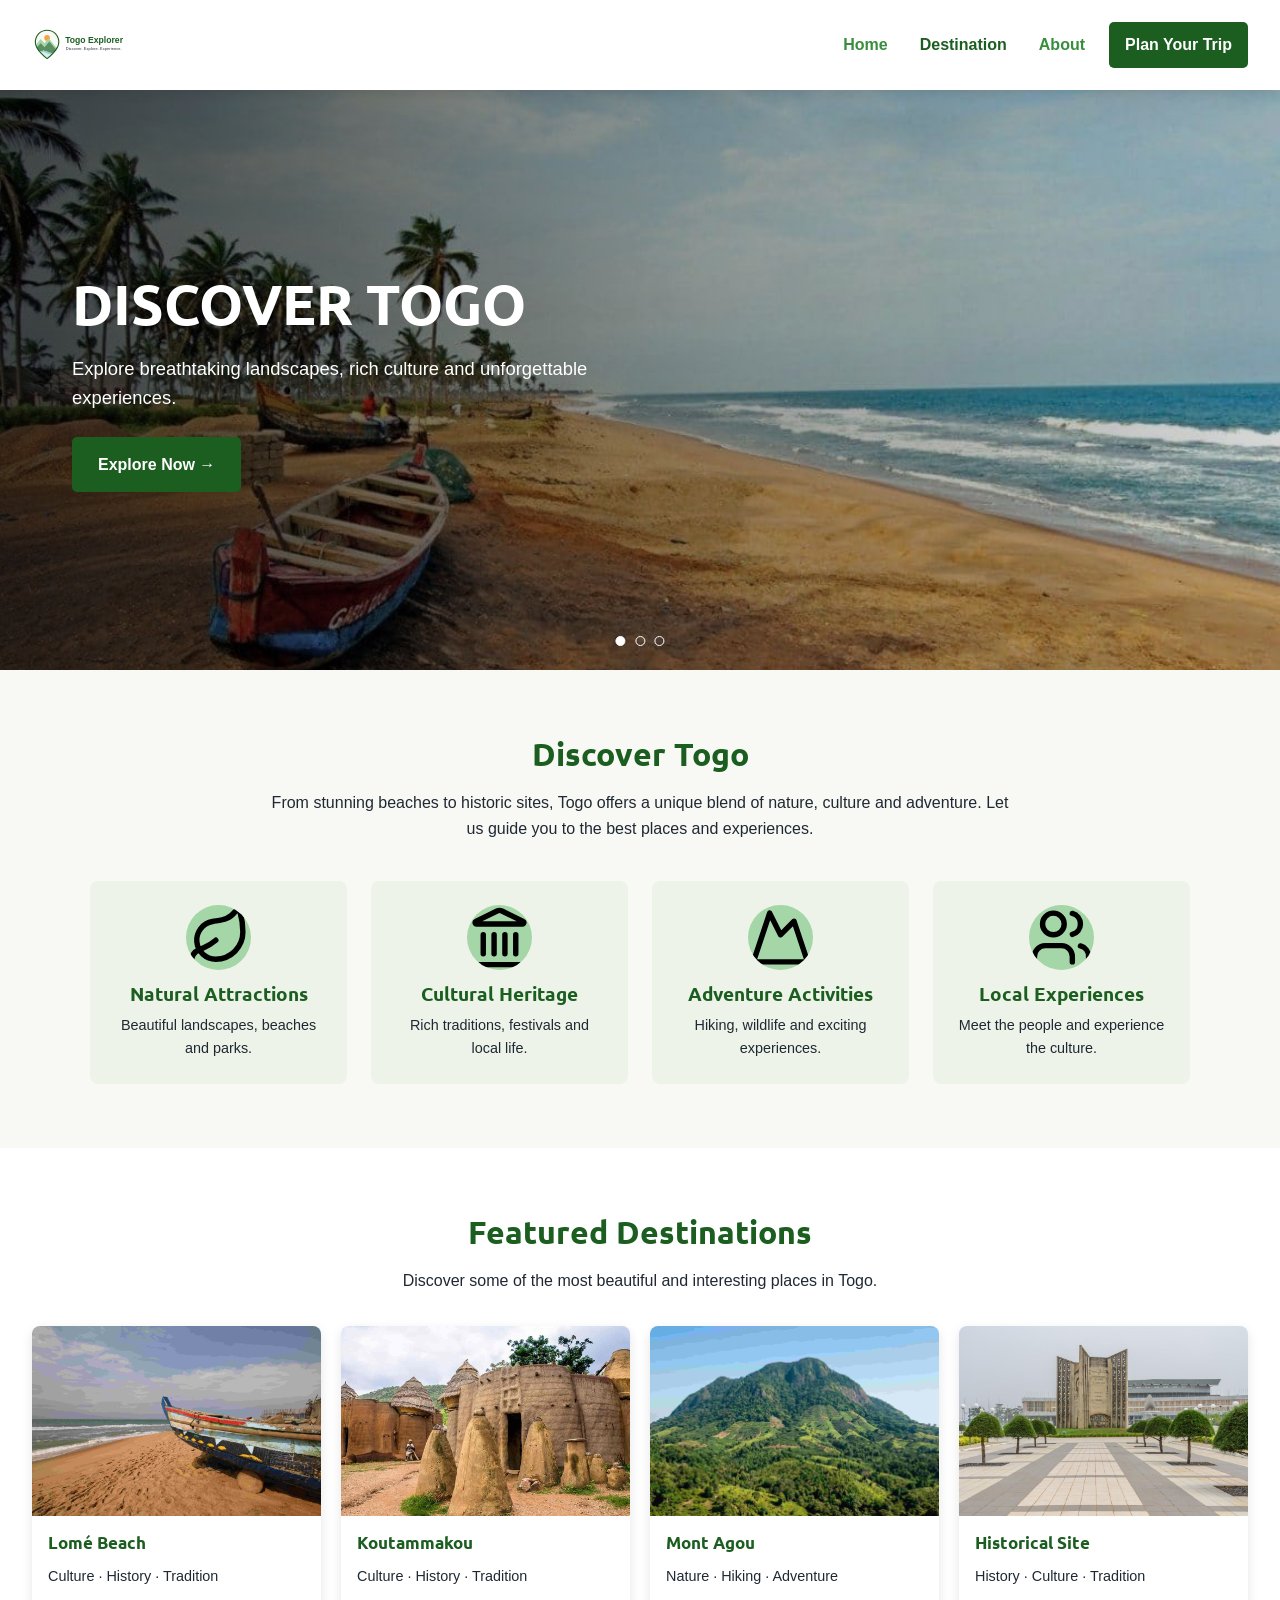
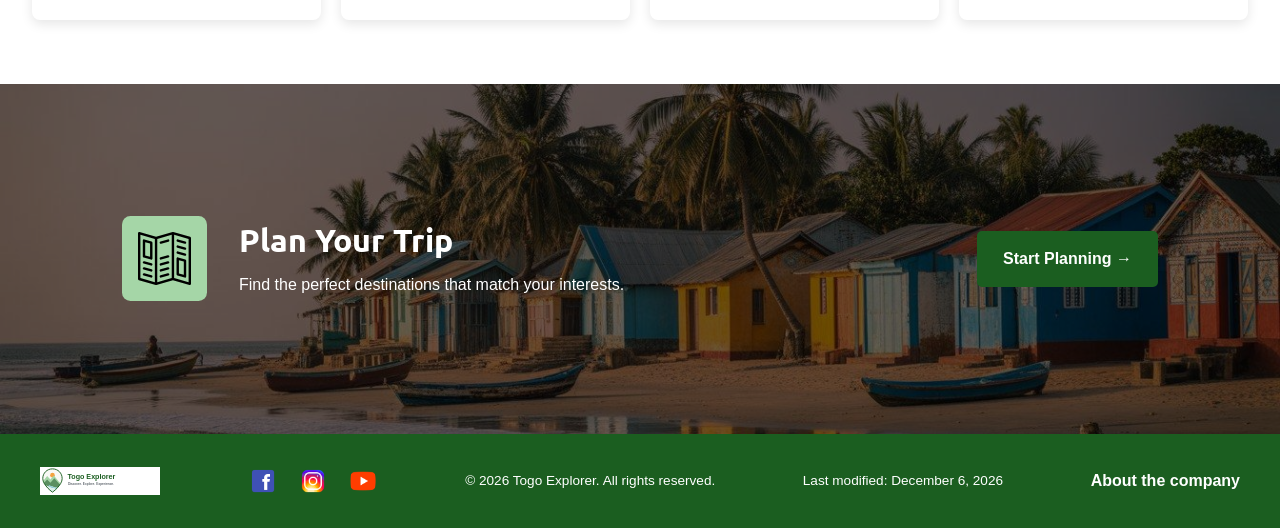
==== commit 88b28cd3: "week06project" ====
--- a/project/index.html
+++ b/project/index.html
@@ -10,6 +10,12 @@
     <title>Togo Explorer | Discover Togo</title>
     <link rel="stylesheet" href="styles/style.css">
     <script src="scripts/main.js" defer></script>
+
+    <link rel="preconnect" href="https://fonts.googleapis.com">
+    <link rel="preconnect" href="https://fonts.gstatic.com" crossorigin>
+    <link
+        href="https://fonts.googleapis.com/css2?family=Barlow:wght@100;400&family=Nunito+Sans:ital,opsz,wght@0,6..12,200..1000;1,6..12,200..1000&family=PT+Sans:ital,wght@0,400;0,700;1,400;1,700&family=Roboto+Flex:opsz,wght,XOPQ,XTRA,YOPQ,YTDE,YTFI,YTLC,YTUC@8..144,100..1000,96,468,79,-203,738,514,712&family=Roboto:ital@0;1&family=Ubuntu&display=swap"
+        rel="stylesheet">
 </head>
 
 <body>
@@ -144,11 +150,9 @@
                 <article class="destination-card">
 
                     <a href="destinations.html#lome-beach">
-                        <img src="images/lome-beach.webp" alt="Lomé Beach in Togo" loading="lazy">
-
-                        <div class="destination-info">
-                            <h3>Lomé Beach</h3>
-                            <p>Culture · History · Tradition</p>
+
+                        <div class="destination-info">
+                            
                         </div>
                     </a>
 
@@ -160,11 +164,8 @@
 
                     <a href="destinations.html#koutammakou">
 
-                        <img src="images/koutammakou.webp" alt="Koutammakou in Togo" loading="lazy">
-
-                        <div class="destination-info">
-                            <h3>Koutammakou</h3>
-                            <p>Culture · History · Tradition</p>
+                        <div class="destination-info">
+                            
                         </div>
                     </a>
 
@@ -175,11 +176,9 @@
                 <article class="destination-card">
 
                     <a href="destinations.html#mont-agou">
-                        <img src="images/mont-agou.webp" alt="Green mountain landscape of Mont Agou" loading="lazy">
-
-                        <div class="destination-info">
-                            <h3>Mont Agou</h3>
-                            <p>Nature · Hiking · Adventure</p>
+
+                        <div class="destination-info">
+                            
                         </div>
                     </a>
 
@@ -191,11 +190,8 @@
 
                     <a href="destinations.html#historical-site">
 
-                        <img src="images/historical-site.webp" alt="Historical site in Togo" loading="lazy">
-
-                        <div class="destination-info">
-                            <h3>Historical Site</h3>
-                            <p>History · Culture · Tradition</p>
+                        <div class="destination-info">
+
                         </div>
                     </a>
 
--- a/project/styles/style.css
+++ b/project/styles/style.css
@@ -8,8 +8,8 @@
     --light-background: #EDF3E9;
     --border-color: #D8E2D5;
     --shadow: 0 4px 12px rgba(0, 0, 0, 0.10);
-    --heading-font: "Poppins", Arial, sans-serif;
-    --body-font: "Open Sans", Arial, sans-serif;
+    --heading-font: "Ubuntu", sans-serif;
+    --body-font: "Barlow", sans-serif;
 }
 
 
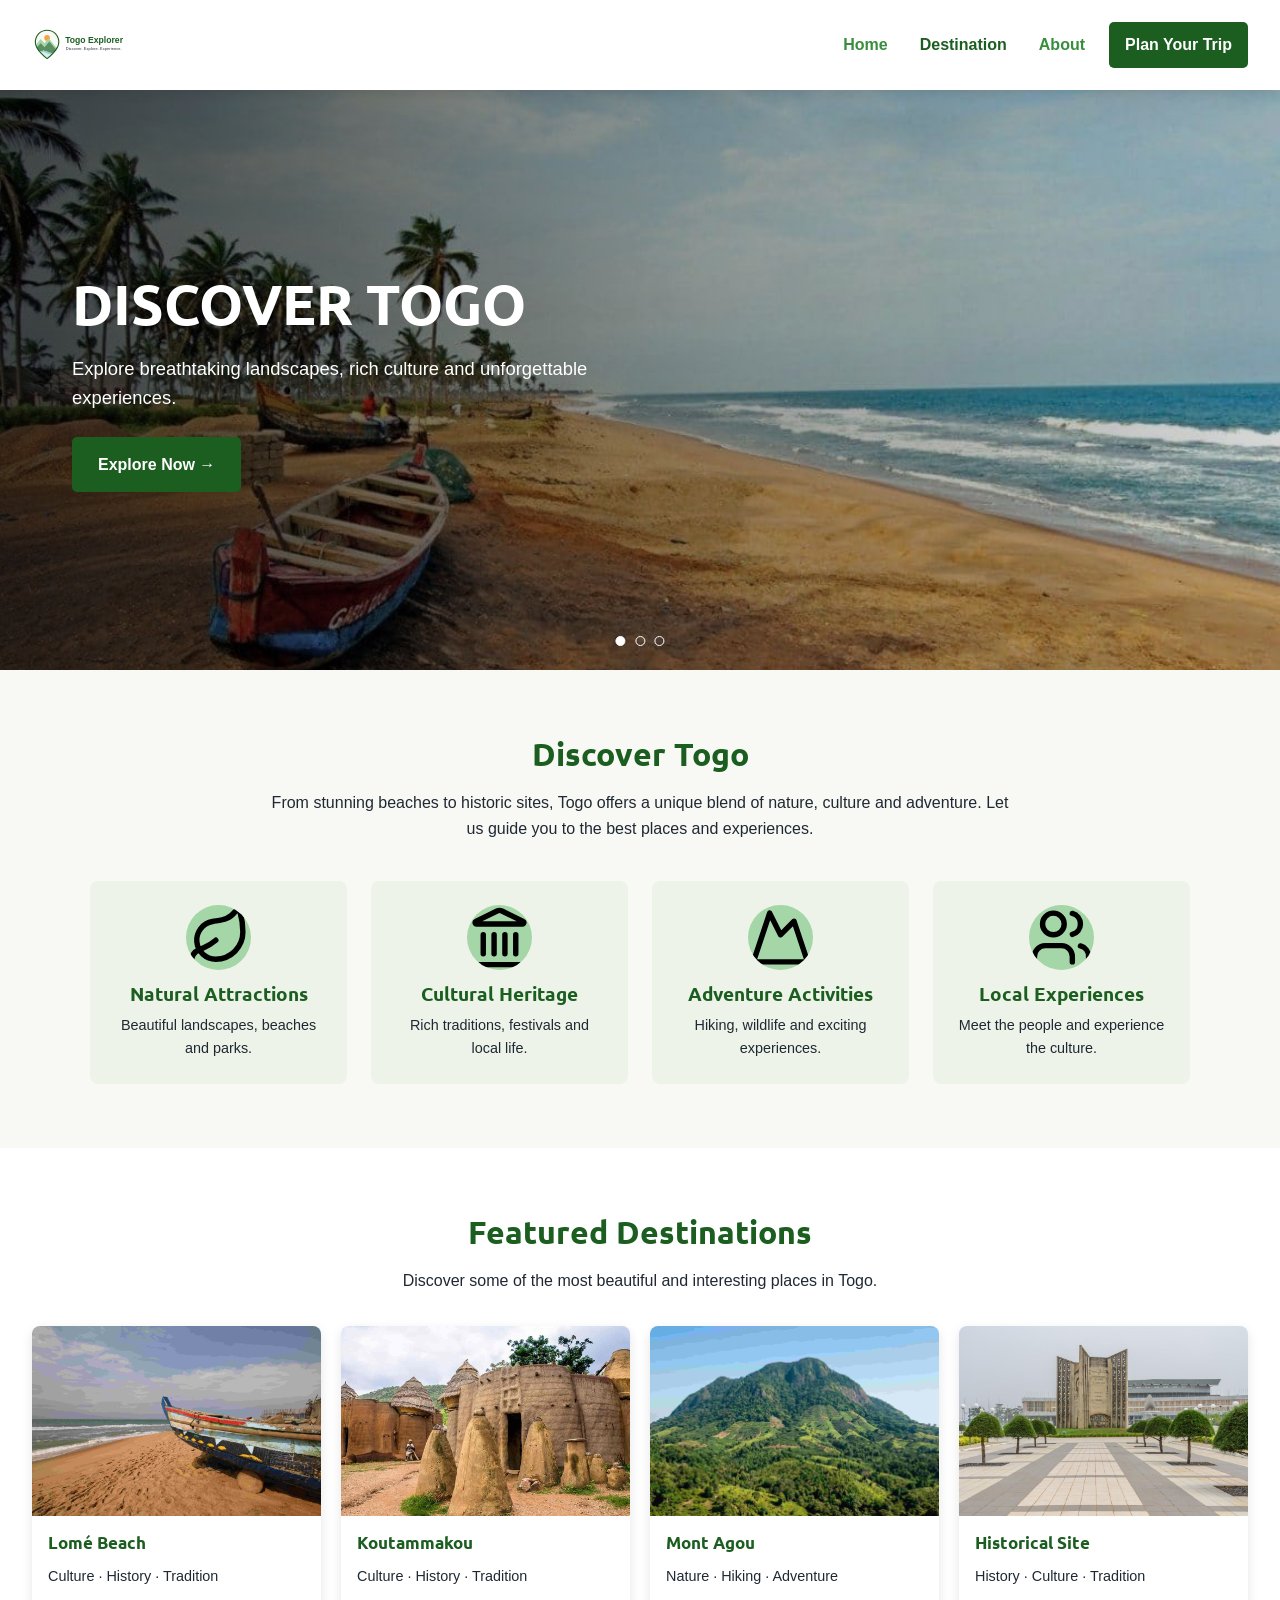
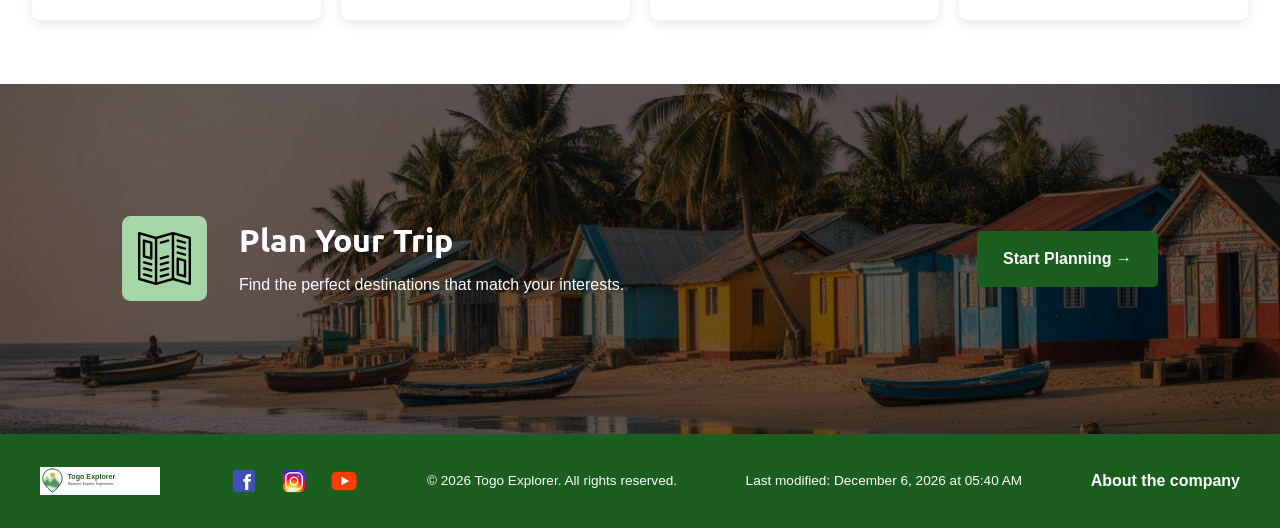
==== commit f14597a4: "week06 project" ====
--- a/project/index.html
+++ b/project/index.html
@@ -152,7 +152,7 @@
                     <a href="destinations.html#lome-beach">
 
                         <div class="destination-info">
-                            
+
                         </div>
                     </a>
 
@@ -165,7 +165,7 @@
                     <a href="destinations.html#koutammakou">
 
                         <div class="destination-info">
-                            
+
                         </div>
                     </a>
 
@@ -178,7 +178,7 @@
                     <a href="destinations.html#mont-agou">
 
                         <div class="destination-info">
-                            
+
                         </div>
                     </a>
 
@@ -205,7 +205,7 @@
         <!-- Plan Your Trip -->
         <section class="plan-banner">
 
-            <img src="images/aného-coast.jpg" alt="Aného village coast" class="plan-background" loading="lazy">
+            <img src="images/aného.jpg" alt="Aného village coast" class="plan-background" loading="lazy">
 
             <div class="plan-content">
 
--- a/project/styles/style.css
+++ b/project/styles/style.css
@@ -966,6 +966,11 @@
     outline: 2px solid var(--secondary-color);
 }
 
+textarea {
+    resize: none;
+}
+
+
 
 /* Tablet Layout */
 @media screen and (min-width: 600px) {
@@ -1632,7 +1637,6 @@
     #trip-form input[type="checkbox"] {
         width: auto;
         margin: 0;
-        padding: 0;
         accent-color: var(--primary-color);
     }
 
@@ -1723,6 +1727,60 @@
 
     .destination-section .destination-card img {
         height: 190px;
+    }
+
+    .menu-toggle {
+        display: block;
+        border: none;
+        background: none;
+        color: var(--primary-color);
+        font-size: 1.8rem;
+        cursor: pointer;
+    }
+
+    header nav {
+        display: none;
+    }
+
+    header nav.open {
+        display: flex;
+        flex-direction: column;
+        align-items: stretch;
+        position: absolute;
+        top: 100%;
+        left: 0;
+        width: 100%;
+        padding: 1rem;
+        background-color: var(--white-color);
+        box-shadow: var(--shadow);
+        z-index: 100;
+    }
+
+    header nav ul {
+        display: flex;
+        flex-direction: column;
+        gap: 0.5rem;
+        list-style: none;
+    }
+
+    header nav li {
+        list-style: none;
+    }
+
+    header nav a {
+        display: block;
+        padding: 0.75rem 1rem;
+        color: var(--primary-color);
+        font-weight: 700;
+    }
+
+    header nav a.plan-button {
+        background-color: var(--primary-color);
+        color: var(--white-color);
+    }
+
+    .plan-button {
+        width: 100%;
     }
 
     /* Plan Your Trip Page */
